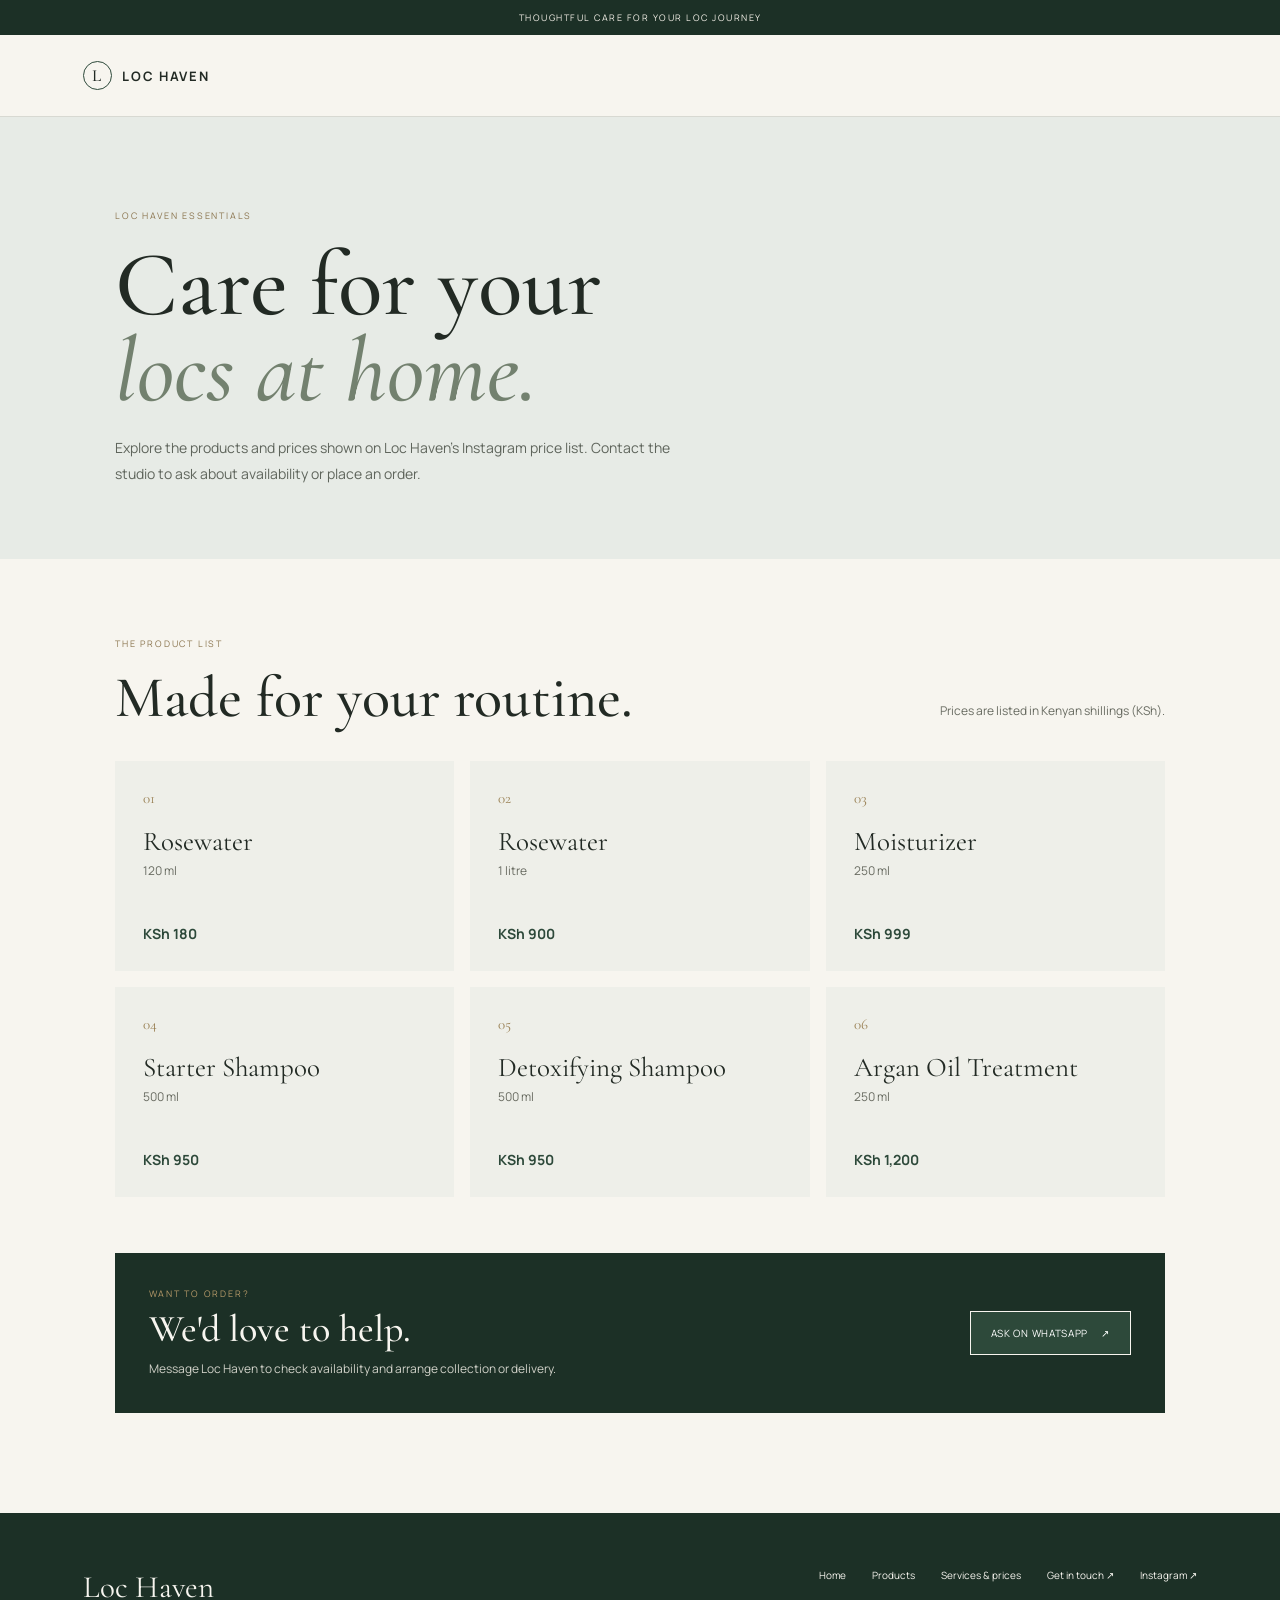
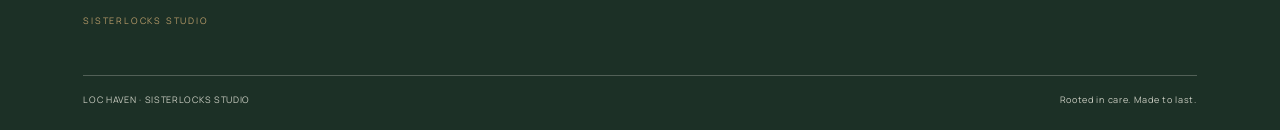
==== products.html @ 3d7537bd "Publish multi-page Loc Haven site Co-authored-by: Copilot App <223556219+Copilot@users.noreply.githu" ====
<!DOCTYPE html>
<html lang="en">
<head>
    <meta charset="UTF-8">
    <meta name="viewport" content="width=device-width, initial-scale=1.0">
    <meta name="theme-color" content="#f4f0e8">
    <meta name="description" content="Shop Loc Haven hair-care products and see prices from the studio's Instagram price list.">
    <title>Products | Loc Haven</title>
    <link rel="preconnect" href="https://fonts.googleapis.com">
    <link rel="preconnect" href="https://fonts.gstatic.com" crossorigin>
    <link href="https://fonts.googleapis.com/css2?family=Cormorant+Garamond:wght@500;600;700&family=Manrope:wght@400;500;600;700&display=swap" rel="stylesheet">
    <link rel="stylesheet" href="STYLE.CSS">
</head>
<body>
    <div class="topline">Thoughtful care for your loc journey</div>
    <header class="site-header">
        <a class="brand" href="index.html" aria-label="Loc Haven home"><span class="brand-mark">L</span> LOC HAVEN</a>
        <details class="mobile-menu">
            <summary class="menu-toggle" aria-label="Open navigation">☰</summary>
            <nav class="nav-links" aria-label="Main navigation">
                <a href="index.html">Main page</a>
                <a href="services.html">Services</a>
                <a href="products.html" aria-current="page">Products</a>
                <a class="nav-cta" href="index.html#booking">Ask about a product <span>↗</span></a>
            </nav>
        </details>
    </header>
    <main>
        <section class="page-intro">
            <div class="section-label">Loc Haven essentials</div>
            <h1>Care for your<br><em>locs at home.</em></h1>
            <p>Explore the products and prices shown on Loc Haven's Instagram price list. Contact the studio to ask about availability or place an order.</p>
        </section>
        <section class="catalog-section" aria-labelledby="products-heading">
            <div class="section-heading">
                <div><div class="section-label">The product list</div><h2 id="products-heading">Made for your routine.</h2></div>
                <p>Prices are listed in Kenyan shillings (KSh).</p>
            </div>
            <div class="catalog-grid">
                <article class="catalog-card"><div class="catalog-number">01</div><h3>Rosewater</h3><p>120 ml</p><div class="catalog-price">KSh 180</div></article>
                <article class="catalog-card"><div class="catalog-number">02</div><h3>Rosewater</h3><p>1 litre</p><div class="catalog-price">KSh 900</div></article>
                <article class="catalog-card"><div class="catalog-number">03</div><h3>Moisturizer</h3><p>250 ml</p><div class="catalog-price">KSh 999</div></article>
                <article class="catalog-card"><div class="catalog-number">04</div><h3>Starter Shampoo</h3><p>500 ml</p><div class="catalog-price">KSh 950</div></article>
                <article class="catalog-card"><div class="catalog-number">05</div><h3>Detoxifying Shampoo</h3><p>500 ml</p><div class="catalog-price">KSh 950</div></article>
                <article class="catalog-card"><div class="catalog-number">06</div><h3>Argan Oil Treatment</h3><p>250 ml</p><div class="catalog-price">KSh 1,200</div></article>
            </div>
            <div class="catalog-cta">
                <div><div class="section-label">Want to order?</div><h2>We'd love to help.</h2><p>Message Loc Haven to check availability and arrange collection or delivery.</p></div>
                <a class="button button-dark" href="https://api.whatsapp.com/send?phone=254723116262&amp;text=Hello%20Loc%20Haven%2C%20I%27d%20like%20to%20ask%20about%20your%20products.">Ask on WhatsApp <span>↗</span></a>
            </div>
        </section>
    </main>
    <footer>
        <div class="footer-main">
            <a class="footer-brand" href="index.html">Loc Haven<small>Sisterlocks Studio</small></a>
            <div class="footer-links">
                <a href="index.html">Home</a>
                <a href="products.html">Products</a>
                <a href="services.html">Services &amp; prices</a>
                <a href="index.html#booking">Get in touch ↗</a>
                <a href="https://www.instagram.com/sheilas_sisterlocs_studio/" target="_blank" rel="noopener noreferrer">Instagram ↗</a>
            </div>
        </div>
        <div class="footer-bottom"><span>LOC HAVEN · SISTERLOCKS STUDIO</span><span>Rooted in care. Made to last.</span></div>
    </footer>
    <script src="script.js" defer></script>
</body>
</html>
---- STYLE.CSS ----
:root {
            --paper: #f7f5ef;
            --ink: #222a24;
            --green: #2d493a;
            --green-deep: #1c3026;
            --lime: #b69a69;
            --sage: #e7ebe6;
            --line: rgba(32, 43, 35, .14);
            --serif: "Cormorant Garamond", Georgia, serif;
            --sans: "Manrope", sans-serif;
        }
        * { box-sizing: border-box; }
        html { scroll-behavior: smooth; }
        body { margin: 0; background: var(--paper); color: var(--ink); font-family: var(--sans); }
        a { color: inherit; text-decoration: none; }
        button, input, select, textarea { font: inherit; }
        .topline { background: var(--green-deep); color: #f4f0e8; text-align: center; padding: 11px 18px; font-size: 9px; letter-spacing: 1.5px; text-transform: uppercase; }
        .topline span { color: var(--lime); }
        .site-header { height: 82px; display: flex; align-items: center; justify-content: space-between; padding: 0 6.5%; border-bottom: 1px solid var(--line); position: relative; z-index: 5; background: var(--paper); }
        .brand { display: flex; align-items: center; gap: 10px; font-size: 13px; font-weight: 700; letter-spacing: 1.7px; }
        .brand-mark { width: 29px; height: 29px; border: 1px solid var(--green); border-radius: 50%; display: grid; place-items: center; font-family: var(--serif); font-size: 17px; font-weight: 500; }
        .mobile-menu { display: flex; align-items: center; }
        .nav-links { display: flex; align-items: center; gap: 32px; font-size: 11px; }
        .nav-links a:not(.nav-cta):hover { color: #6b806a; }
        .nav-cta, .button { display: inline-flex; align-items: center; justify-content: center; gap: 13px; border: 1px solid var(--ink); padding: 14px 20px; font-size: 10px; letter-spacing: .7px; text-transform: uppercase; transition: background .2s, color .2s; }
        .nav-cta:hover, .button:hover { background: var(--ink); color: var(--paper); }
        .menu-toggle { display: none; background: none; border: 0; color: var(--ink); font-size: 22px; cursor: pointer; list-style: none; }
        .menu-toggle::-webkit-details-marker { display: none; }
        .hero { min-height: 680px; display: grid; grid-template-columns: 1fr .9fr; padding: 68px 6.5% 78px; gap: 5%; align-items: center; overflow: hidden; }
        .hero-copy { padding: 12px 0 24px; max-width: 580px; animation: rise .7s ease both; }
        .eyebrow { font-size: 10px; letter-spacing: 2px; text-transform: uppercase; color: #687668; display: flex; align-items: center; gap: 11px; }
        .eyebrow::before { content: ""; width: 27px; height: 1px; background: currentColor; }
        h1, h2, h3, p { margin-top: 0; }
        h1 { font: 500 92px/.94 var(--serif); margin: 27px 0 24px; }
        h1 em { color: #73816f; font-weight: 500; }
        .hero-copy > p { color: #5f655c; max-width: 410px; font-size: 14px; line-height: 1.85; margin-bottom: 32px; }
        .hero-actions { display: flex; gap: 23px; align-items: center; }
        .button-dark { background: var(--green); color: white; border-color: var(--green); }
        .button-dark:hover { background: var(--green-deep); color: white; }
        .text-link { font-size: 11px; border-bottom: 1px solid var(--ink); padding: 8px 0; }
        .hero-image-wrap { position: relative; height: 505px; max-width: 510px; justify-self: end; width: 100%; animation: rise .8s .12s ease both; }
        .hero-image { width: 100%; height: 100%; object-fit: cover; object-position: center 40%; display: block; }
        .image-note { position: absolute; bottom: 22px; left: -28px; background: var(--paper); border-left: 1px solid var(--lime); padding: 13px 18px; font: 19px var(--serif); }
        .image-index { position: absolute; right: 16px; top: 16px; color: white; font-size: 10px; letter-spacing: 1px; text-shadow: 0 1px 8px #333; }
        .photo-edit { position: absolute; inset: 0; display: block; width: 100%; height: 100%; overflow: hidden; padding: 0; border: 0; background: transparent; cursor: pointer; text-align: left; }
        .photo-edit img { transition: transform .35s ease; }
        .photo-edit:hover img, .photo-edit:focus-visible img { transform: scale(1.025); }
        .photo-edit:focus-visible { outline: 2px solid var(--lime); outline-offset: 4px; }
        .photo-edit-label { position: absolute; right: 14px; bottom: 14px; padding: 10px 13px; background: rgba(27, 48, 38, .94); color: white; font-size: 10px; letter-spacing: .7px; text-transform: uppercase; }
        .public-site .photo-edit { pointer-events: none; cursor: default; }
        .public-site .photo-edit-label, .public-site .photo-status { display: none; }
        .image-note, .image-index { pointer-events: none; z-index: 1; }
        .ticker { background: var(--green-deep); color: #f4f0e8; display: flex; justify-content: center; gap: 24px; padding: 17px; font: 9px var(--sans); letter-spacing: 1.4px; text-transform: uppercase; }
        .ticker span { color: var(--lime); }
        .section { padding: 112px 9%; }
        .intro { display: grid; grid-template-columns: .85fr 1.15fr; gap: 12%; align-items: start; }
        .section-label { font-size: 9px; letter-spacing: 1.8px; text-transform: uppercase; color: #8b754f; }
        h2 { font: 500 58px/1.02 var(--serif); margin: 18px 0 25px; }
        .intro-copy { max-width: 570px; padding-top: 27px; }
        .intro-copy p { font-size: 14px; line-height: 1.9; color: #64675f; }
        .signature { font: italic 22px var(--serif); margin-top: 26px; color: var(--green); }
        .services { background: #eeefe9; padding: 98px 9% 110px; }
        .section-heading { display: flex; align-items: end; justify-content: space-between; gap: 30px; margin-bottom: 42px; }
        .section-heading h2 { margin-bottom: 0; }
        .section-heading p { font-size: 12px; line-height: 1.7; color: #686b61; max-width: 260px; margin-bottom: 5px; }
        .service-list { border-top: 1px solid var(--line); }
        .service-row { display: grid; grid-template-columns: 58px 1fr 1fr 24px; gap: 18px; align-items: center; padding: 27px 4px; border-bottom: 1px solid var(--line); }
        .service-num { color: #9a8155; font: 15px var(--serif); }
        .service-row h3 { font: 27px var(--serif); margin: 0; }
        .service-row p { font-size: 12px; line-height: 1.7; color: #676a62; max-width: 330px; margin: 0; }
        .service-arrow { font-size: 16px; color: #8b754f; }
        .service-finder { margin-top: 58px; padding: 34px; background: var(--paper); }
        .service-finder h3 { font: 34px var(--serif); margin: 13px 0 8px; }
        .service-finder > p { color: #686b61; font-size: 12px; line-height: 1.7; margin-bottom: 22px; }
        .service-choices { display: flex; flex-wrap: wrap; gap: 10px; }
        .service-choices button { border: 1px solid var(--line); padding: 12px 15px; background: transparent; color: var(--ink); cursor: pointer; font-size: 11px; transition: background .2s, color .2s, border-color .2s; }
        .service-choices button:hover, .service-choices button:focus-visible, .service-choices button[aria-pressed="true"] { background: var(--green-deep); border-color: var(--green-deep); color: var(--paper); }
        .service-choices button:focus-visible, .service-recommendation a:focus-visible { outline: 2px solid var(--lime); outline-offset: 3px; }
        .service-recommendation[hidden] { display: none; }
        .service-recommendation { display: flex; align-items: center; justify-content: space-between; gap: 24px; margin-top: 25px; padding-top: 22px; border-top: 1px solid var(--line); }
        .recommendation-label { color: #8b754f; font-size: 9px; letter-spacing: 1.5px; text-transform: uppercase; }
        .service-recommendation h4 { font: 24px var(--serif); margin: 7px 0; }
        .service-recommendation p { color: #686b61; font-size: 11px; line-height: 1.7; margin: 0; }
        .quote-band { display: grid; grid-template-columns: 1fr 1fr; min-height: 420px; background: var(--green-deep); color: var(--paper); }
        .quote-image-wrap { position: relative; min-height: 420px; height: 100%; }
        .quote-image { display: block; width: 100%; height: 100%; min-height: 420px; object-fit: cover; object-position: center 35%; }
        .quote-copy { padding: 82px 12%; align-self: center; }
        .quote-copy .section-label { color: var(--lime); }
        blockquote { margin: 30px 0; font: 38px/1.18 var(--serif); }
        .quote-copy p { color: #d0d1c8; font-size: 12px; line-height: 1.8; max-width: 370px; }
        .journey { display: grid; grid-template-columns: .9fr 1.1fr; gap: 12%; align-items: center; }
        .journey-image-wrap { position: relative; height: 450px; width: 100%; }
        .journey-image { height: 100%; width: 100%; object-fit: cover; object-position: center; display: block; }
        .journey-intro { font-size: 13px; line-height: 1.8; color: #64675f; }
        .steps { margin-top: 35px; border-top: 1px solid var(--line); }
        .step { display: flex; gap: 18px; padding: 18px 0; border-bottom: 1px solid var(--line); }
        .step-number { color: #829078; font: 16px var(--serif); }
        .step strong { display: block; font: 18px var(--serif); margin-bottom: 5px; }
        .step p { color: #686b61; font-size: 11px; line-height: 1.6; margin: 0; }
        .booking { background: var(--sage); padding: 104px 9% 108px; }
        .booking-inner { display: grid; grid-template-columns: .8fr 1.2fr; gap: 12%; max-width: 1100px; margin: auto; }
        .booking h2 { max-width: 390px; }
        .booking-intro { color: #493f3a; font-size: 13px; line-height: 1.8; max-width: 340px; }
        .booking-contacts { display: flex; align-items: flex-start; flex-direction: column; gap: 16px; }
        .booking-location { display: inline-block; margin: 0 0 20px; border-bottom: 1px solid var(--line); padding-bottom: 4px; font-size: 11px; }
        .booking-location:hover { color: #6b806a; }
        .booking-phone-links { display: grid; gap: 8px; font-size: 11px; }
        .booking-phone-links a { width: fit-content; border-bottom: 1px solid var(--line); padding-bottom: 3px; }
        .booking-phone-links a:hover { color: #6b806a; }
        .booking-social-links { display: flex; flex-wrap: wrap; gap: 10px; }
        .booking-social-link { font-size: 9px; padding: 11px 14px; }
        .booking-social-link:hover { background: var(--green-deep); border-color: var(--green-deep); color: white; }
        .booking-social-link[hidden] { display: none; }
        .booking-form { display: grid; grid-template-columns: 1fr 1fr; gap: 20px 18px; padding-top: 9px; }
        .field { display: flex; flex-direction: column; gap: 8px; }
        .field-wide { grid-column: 1 / -1; }
        .field label { font-size: 10px; letter-spacing: .9px; text-transform: uppercase; }
        .field input, .field select, .field textarea { width: 100%; border: 0; border-bottom: 1px solid rgba(32,43,35,.55); border-radius: 0; padding: 10px 0; color: var(--ink); outline: 0; background: transparent; font-size: 13px; }
        .field input:focus, .field select:focus, .field textarea:focus { border-color: var(--green-deep); border-bottom-width: 2px; }
        .field textarea { min-height: 65px; resize: vertical; }
        .visit-preference { border: 0; padding: 0; margin: 0; }
        .visit-preference legend { margin-bottom: 8px; font-size: 10px; letter-spacing: .9px; text-transform: uppercase; }
        .visit-preference label { display: inline-flex; align-items: center; gap: 7px; margin: 4px 14px 4px 0; color: #493f3a; font-size: 11px; cursor: pointer; }
        .visit-preference input { accent-color: var(--green); }
        .booking-form .button { cursor: pointer; background: var(--green-deep); color: white; border-color: var(--green-deep); grid-column: 1 / -1; justify-self: start; }
        .booking-form .button:hover { background: var(--ink); }
        .form-note { font-size: 10px; line-height: 1.5; color: #564842; grid-column: 1 / -1; margin: -9px 0 0; }
        .faq { max-width: 930px; margin: auto; }
        .faq .section-heading { display: block; margin-bottom: 37px; }
        .faq details { border-top: 1px solid var(--line); padding: 21px 0; }
        .faq details:last-child { border-bottom: 1px solid var(--line); }
        .faq summary { cursor: pointer; list-style: none; display: flex; justify-content: space-between; font: 20px var(--serif); }
        .faq summary::-webkit-details-marker { display: none; }
        .faq summary::after { content: "+"; font: 18px var(--sans); }
        .faq details[open] summary::after { content: "-"; }
        .faq details p { font-size: 12px; line-height: 1.8; color: #686b61; max-width: 680px; margin: 17px 30px 0 0; }
        .page-intro { padding: 92px 9% 72px; background: var(--sage); }
        .page-intro h1 { font-size: clamp(58px, 8vw, 92px); margin: 20px 0; }
        .page-intro > p { max-width: 560px; color: #5f655c; font-size: 14px; line-height: 1.85; margin: 0; }
        .catalog-section { padding: 78px 9% 100px; }
        .catalog-section .section-heading { margin-bottom: 34px; }
        .catalog-grid { display: grid; grid-template-columns: repeat(3, minmax(0, 1fr)); gap: 16px; }
        .catalog-card { position: relative; min-height: 210px; padding: 28px; background: #eeefe9; display: flex; flex-direction: column; align-items: flex-start; }
        .catalog-number { color: #9a8155; font: 15px var(--serif); }
        .catalog-card h3 { font: 27px var(--serif); margin: 18px 0 4px; }
        .catalog-card p { color: #686b61; font-size: 12px; margin-bottom: 16px; }
        .catalog-price { margin-top: auto; color: var(--green); font-size: 14px; font-weight: 700; }
        .catalog-cta { margin-top: 56px; padding: 34px; background: var(--green-deep); color: var(--paper); display: flex; justify-content: space-between; align-items: center; gap: 24px; }
        .catalog-cta .section-label { color: var(--lime); }
        .catalog-cta h2 { font-size: 38px; margin: 10px 0; }
        .catalog-cta p { color: #d0d1c8; font-size: 12px; line-height: 1.7; max-width: 460px; margin: 0; }
        .catalog-cta .button { flex-shrink: 0; border-color: var(--paper); }
        .catalog-cta .button:hover { background: var(--paper); color: var(--green-deep); }
        footer { background: var(--green-deep); color: var(--paper); padding: 55px 6.5% 24px; }
        .footer-main { display: flex; justify-content: space-between; align-items: start; padding-bottom: 48px; gap: 30px; }
        .footer-brand { font: 31px var(--serif); }
        .footer-brand small { display: block; font: 9px var(--sans); letter-spacing: 1.8px; margin-top: 8px; text-transform: uppercase; color: var(--lime); }
        .footer-links { display: flex; gap: 26px; font-size: 10px; }
        .footer-links a:hover { color: var(--lime); }
        .photo-status { position: fixed; z-index: 10; left: 50%; bottom: 18px; transform: translateX(-50%); max-width: calc(100vw - 32px); padding: 12px 16px; background: var(--green-deep); color: var(--paper); font-size: 12px; box-shadow: 0 6px 24px rgba(0, 0, 0, .18); }
        .photo-status:empty { display: none; }
        .footer-bottom { border-top: 1px solid rgba(244,240,232,.25); padding-top: 17px; color: #c9ccc1; display: flex; justify-content: space-between; font-size: 9px; letter-spacing: .7px; }
        @keyframes rise { from { opacity: 0; transform: translateY(16px); } to { opacity: 1; transform: translateY(0); } }
        @media (max-width: 760px) {
            .site-header { height: 70px; padding: 0 6%; }
            .menu-toggle { display: block; }
            .mobile-menu { position: static; }
            .nav-links { display: none; position: absolute; top: 69px; left: 0; right: 0; background: var(--paper); padding: 22px 6% 28px; border-bottom: 1px solid var(--line); flex-direction: column; align-items: stretch; gap: 20px; }
            .mobile-menu[open] .nav-links { display: flex; }
            .nav-cta { align-self: flex-start; }
            .hero { grid-template-columns: 1fr; padding: 54px 7% 56px; gap: 42px; }
            h1 { font-size: 66px; }
            .hero-image-wrap { justify-self: stretch; height: min(112vw, 480px); max-width: none; margin-left: 8px; }
            .image-note { left: -9px; }
            .ticker { gap: 13px; font-size: 13px; flex-wrap: wrap; }
            .section, .services, .catalog-section { padding: 78px 7%; }
            .page-intro { padding: 70px 7% 55px; }
            .catalog-grid { grid-template-columns: repeat(2, minmax(0, 1fr)); }
            .catalog-cta { align-items: flex-start; flex-direction: column; padding: 28px 22px; }
            h2 { font-size: 43px; }
            .intro, .journey, .booking-inner { grid-template-columns: 1fr; gap: 24px; }
            .intro-copy { padding-top: 0; }
            .section-heading { align-items: start; flex-direction: column; }
            .section-heading p { max-width: 350px; }
            .service-row { grid-template-columns: 30px 1fr 18px; gap: 12px; padding: 23px 0; }
            .service-row h3 { font-size: 21px; }
            .service-row p { grid-column: 2; grid-row: 2; }
            .service-arrow { grid-column: 3; grid-row: 1; }
            .service-finder { margin-top: 38px; padding: 25px 20px; }
            .service-recommendation { align-items: flex-start; flex-direction: column; gap: 16px; }
            .quote-band { grid-template-columns: 1fr; }
            .quote-image-wrap { min-height: 320px; height: 320px; }
            .quote-copy { padding: 54px 8%; }
            blockquote { font-size: 31px; }
            .journey-image-wrap { height: 350px; }
            .booking { padding: 74px 7%; }
            .booking-form { margin-top: 17px; }
            .footer-main { flex-direction: column; padding-bottom: 35px; }
            .footer-links { flex-wrap: wrap; gap: 18px; }
        }
        @media (max-width: 430px) {
            .topline { font-size: 9px; letter-spacing: 1px; }
            .hero-actions { align-items: flex-start; flex-direction: column; gap: 13px; }
            .booking-form { grid-template-columns: 1fr; }
            .field-wide, .booking-form .button, .form-note { grid-column: auto; }
            .catalog-grid { grid-template-columns: 1fr; }
            .catalog-card { min-height: 180px; }
            .footer-bottom { flex-direction: column; gap: 10px; }
        }
        @media (prefers-reduced-motion: reduce) {
            *, *::before, *::after { scroll-behavior: auto !important; animation-duration: .01ms !important; transition-duration: .01ms !important; }
        }
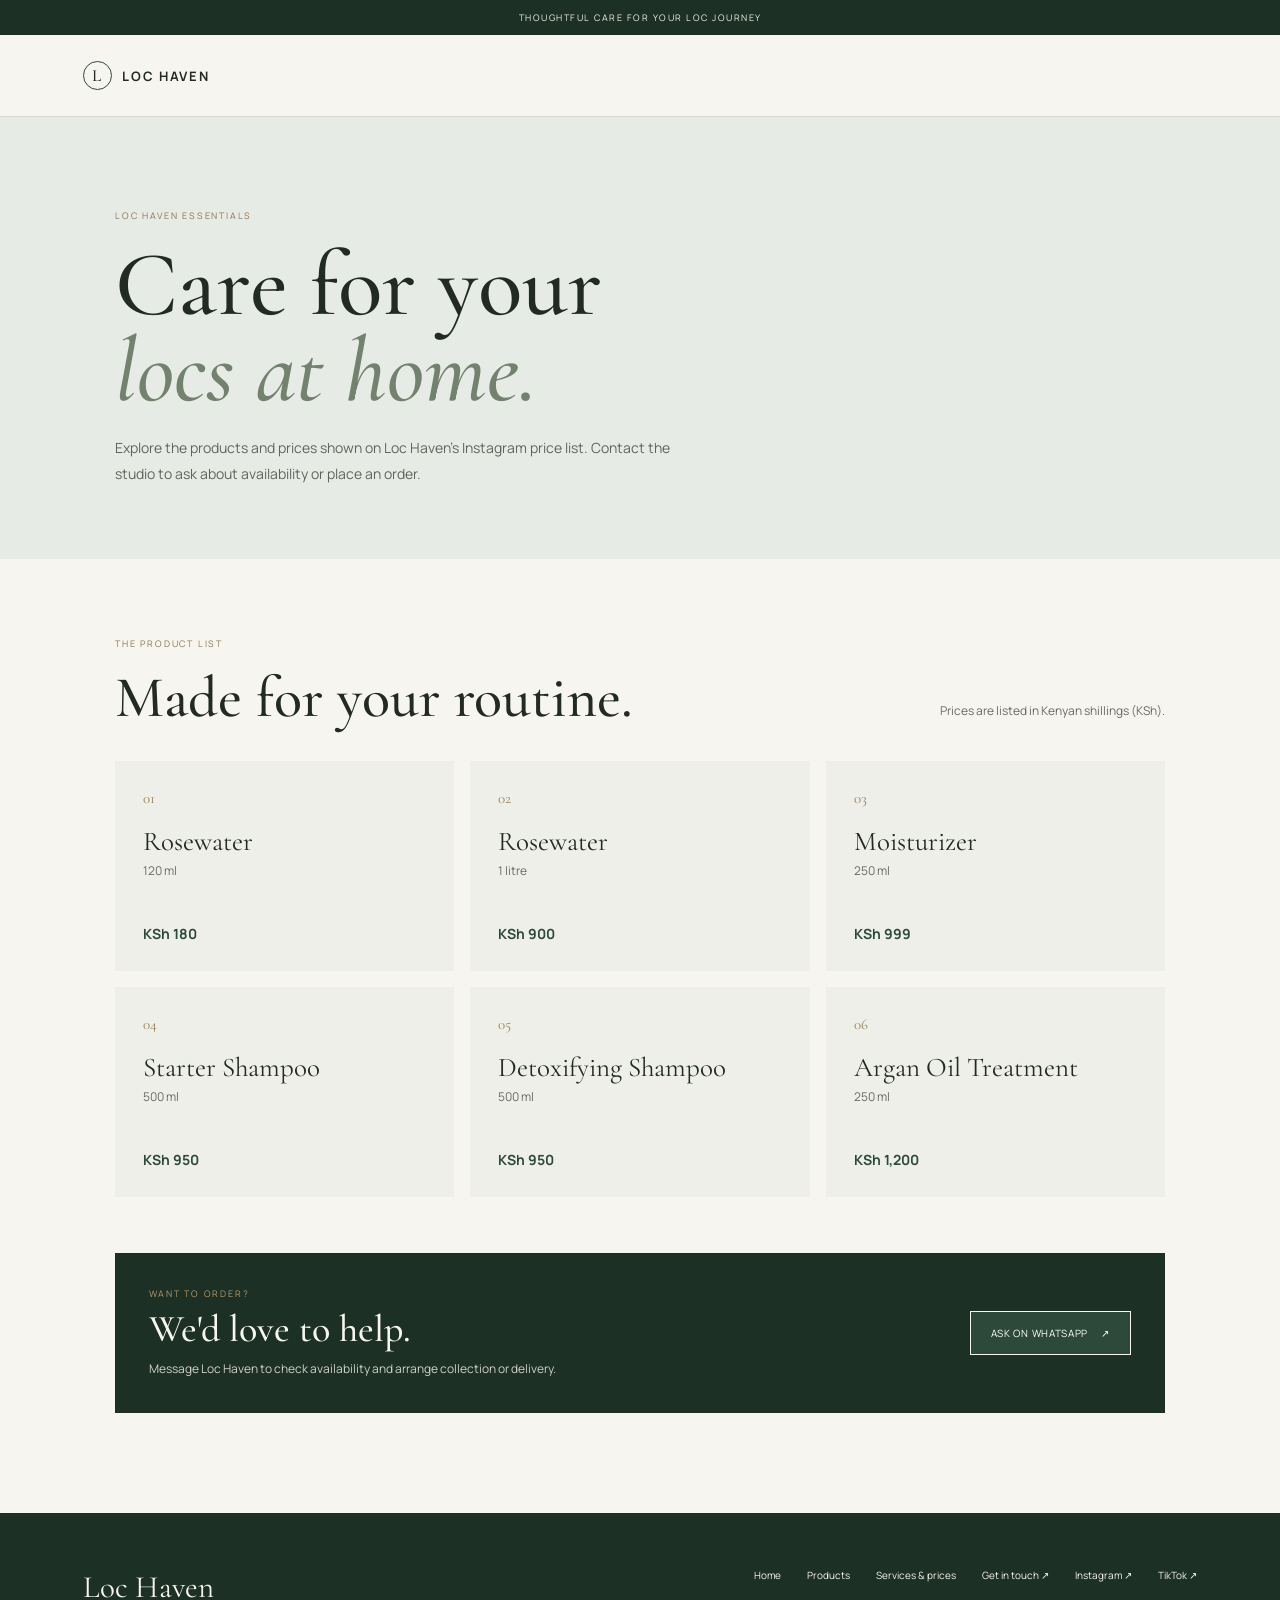
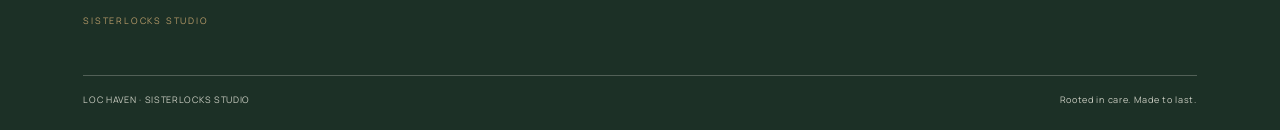
==== commit cc488020: "Fix social links in page footers Co-authored-by: Copilot App <223556219+Copilot@users.noreply.github" ====
--- a/products.html
+++ b/products.html
@@ -58,7 +58,8 @@
                 <a href="products.html">Products</a>
                 <a href="services.html">Services &amp; prices</a>
                 <a href="index.html#booking">Get in touch ↗</a>
-                <a href="https://www.instagram.com/sheilas_sisterlocs_studio/" target="_blank" rel="noopener noreferrer">Instagram ↗</a>
+                <a href="https://www.instagram.com/sheilas_sisterlocs_studio/">Instagram ↗</a>
+                <a href="https://www.tiktok.com/@the.loc.haven3">TikTok ↗</a>
             </div>
         </div>
         <div class="footer-bottom"><span>LOC HAVEN · SISTERLOCKS STUDIO</span><span>Rooted in care. Made to last.</span></div>
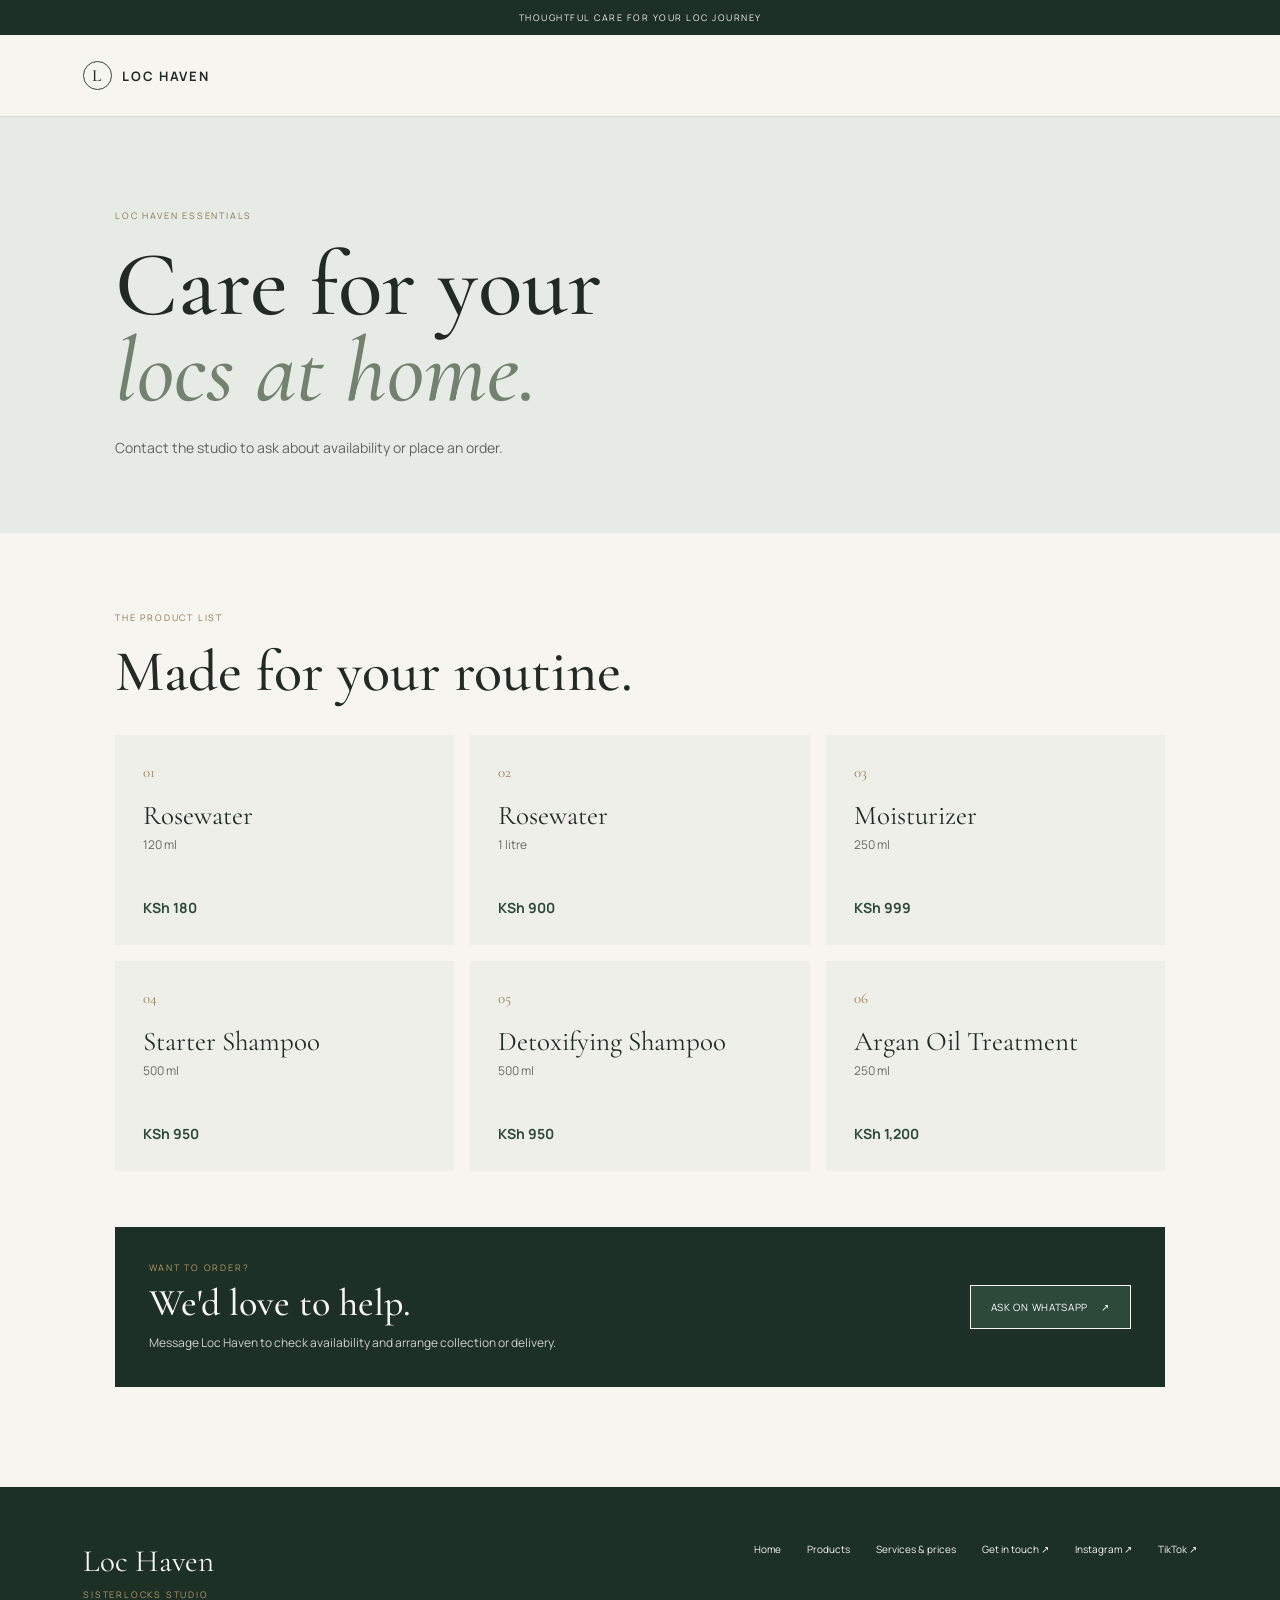
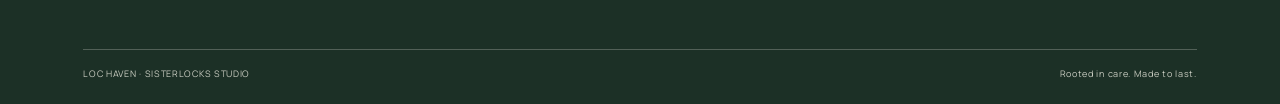
==== commit 4c99fa53: "Remove price list notes from catalog pages Co-authored-by: Copilot App <223556219+Copilot@users.nore" ====
--- a/products.html
+++ b/products.html
@@ -9,7 +9,7 @@
     <link rel="preconnect" href="https://fonts.googleapis.com">
     <link rel="preconnect" href="https://fonts.gstatic.com" crossorigin>
     <link href="https://fonts.googleapis.com/css2?family=Cormorant+Garamond:wght@500;600;700&family=Manrope:wght@400;500;600;700&display=swap" rel="stylesheet">
-    <link rel="stylesheet" href="STYLE.CSS">
+    <link rel="stylesheet" href="STYLE.CSS?v=2">
 </head>
 <body>
     <div class="topline">Thoughtful care for your loc journey</div>
@@ -18,7 +18,7 @@
         <details class="mobile-menu">
             <summary class="menu-toggle" aria-label="Open navigation">☰</summary>
             <nav class="nav-links" aria-label="Main navigation">
-                <a href="index.html">Main page</a>
+                <a href="index.html">Home</a>
                 <a href="services.html">Services</a>
                 <a href="products.html" aria-current="page">Products</a>
                 <a class="nav-cta" href="index.html#booking">Ask about a product <span>↗</span></a>
@@ -29,12 +29,11 @@
         <section class="page-intro">
             <div class="section-label">Loc Haven essentials</div>
             <h1>Care for your<br><em>locs at home.</em></h1>
-            <p>Explore the products and prices shown on Loc Haven's Instagram price list. Contact the studio to ask about availability or place an order.</p>
+            <p>Contact the studio to ask about availability or place an order.</p>
         </section>
         <section class="catalog-section" aria-labelledby="products-heading">
             <div class="section-heading">
                 <div><div class="section-label">The product list</div><h2 id="products-heading">Made for your routine.</h2></div>
-                <p>Prices are listed in Kenyan shillings (KSh).</p>
             </div>
             <div class="catalog-grid">
                 <article class="catalog-card"><div class="catalog-number">01</div><h3>Rosewater</h3><p>120 ml</p><div class="catalog-price">KSh 180</div></article>
@@ -64,6 +63,6 @@
         </div>
         <div class="footer-bottom"><span>LOC HAVEN · SISTERLOCKS STUDIO</span><span>Rooted in care. Made to last.</span></div>
     </footer>
-    <script src="script.js" defer></script>
+    <script src="script.js?v=2" defer></script>
 </body>
 </html>
--- a/STYLE.CSS
+++ b/STYLE.CSS
@@ -42,13 +42,15 @@
         .hero-image { width: 100%; height: 100%; object-fit: cover; object-position: center 40%; display: block; }
         .image-note { position: absolute; bottom: 22px; left: -28px; background: var(--paper); border-left: 1px solid var(--lime); padding: 13px 18px; font: 19px var(--serif); }
         .image-index { position: absolute; right: 16px; top: 16px; color: white; font-size: 10px; letter-spacing: 1px; text-shadow: 0 1px 8px #333; }
-        .photo-edit { position: absolute; inset: 0; display: block; width: 100%; height: 100%; overflow: hidden; padding: 0; border: 0; background: transparent; cursor: pointer; text-align: left; }
+        .photo-edit { position: absolute; inset: 0; display: block; width: 100%; height: 100%; overflow: hidden; padding: 0; border: 0; background: transparent; cursor: default; pointer-events: none; text-align: left; }
         .photo-edit img { transition: transform .35s ease; }
         .photo-edit:hover img, .photo-edit:focus-visible img { transform: scale(1.025); }
         .photo-edit:focus-visible { outline: 2px solid var(--lime); outline-offset: 4px; }
-        .photo-edit-label { position: absolute; right: 14px; bottom: 14px; padding: 10px 13px; background: rgba(27, 48, 38, .94); color: white; font-size: 10px; letter-spacing: .7px; text-transform: uppercase; }
-        .public-site .photo-edit { pointer-events: none; cursor: default; }
-        .public-site .photo-edit-label, .public-site .photo-status { display: none; }
+        .photo-edit-label, .photo-status { display: none; }
+        .local-preview .photo-edit { cursor: pointer; pointer-events: auto; }
+        .local-preview .photo-edit-label { position: absolute; right: 14px; bottom: 14px; display: block; padding: 10px 13px; background: rgba(27, 48, 38, .94); color: white; font-size: 10px; letter-spacing: .7px; text-transform: uppercase; }
+        .local-preview .photo-status { display: block; }
+        .local-preview .photo-status:empty { display: none; }
         .image-note, .image-index { pointer-events: none; z-index: 1; }
         .ticker { background: var(--green-deep); color: #f4f0e8; display: flex; justify-content: center; gap: 24px; padding: 17px; font: 9px var(--sans); letter-spacing: 1.4px; text-transform: uppercase; }
         .ticker span { color: var(--lime); }
